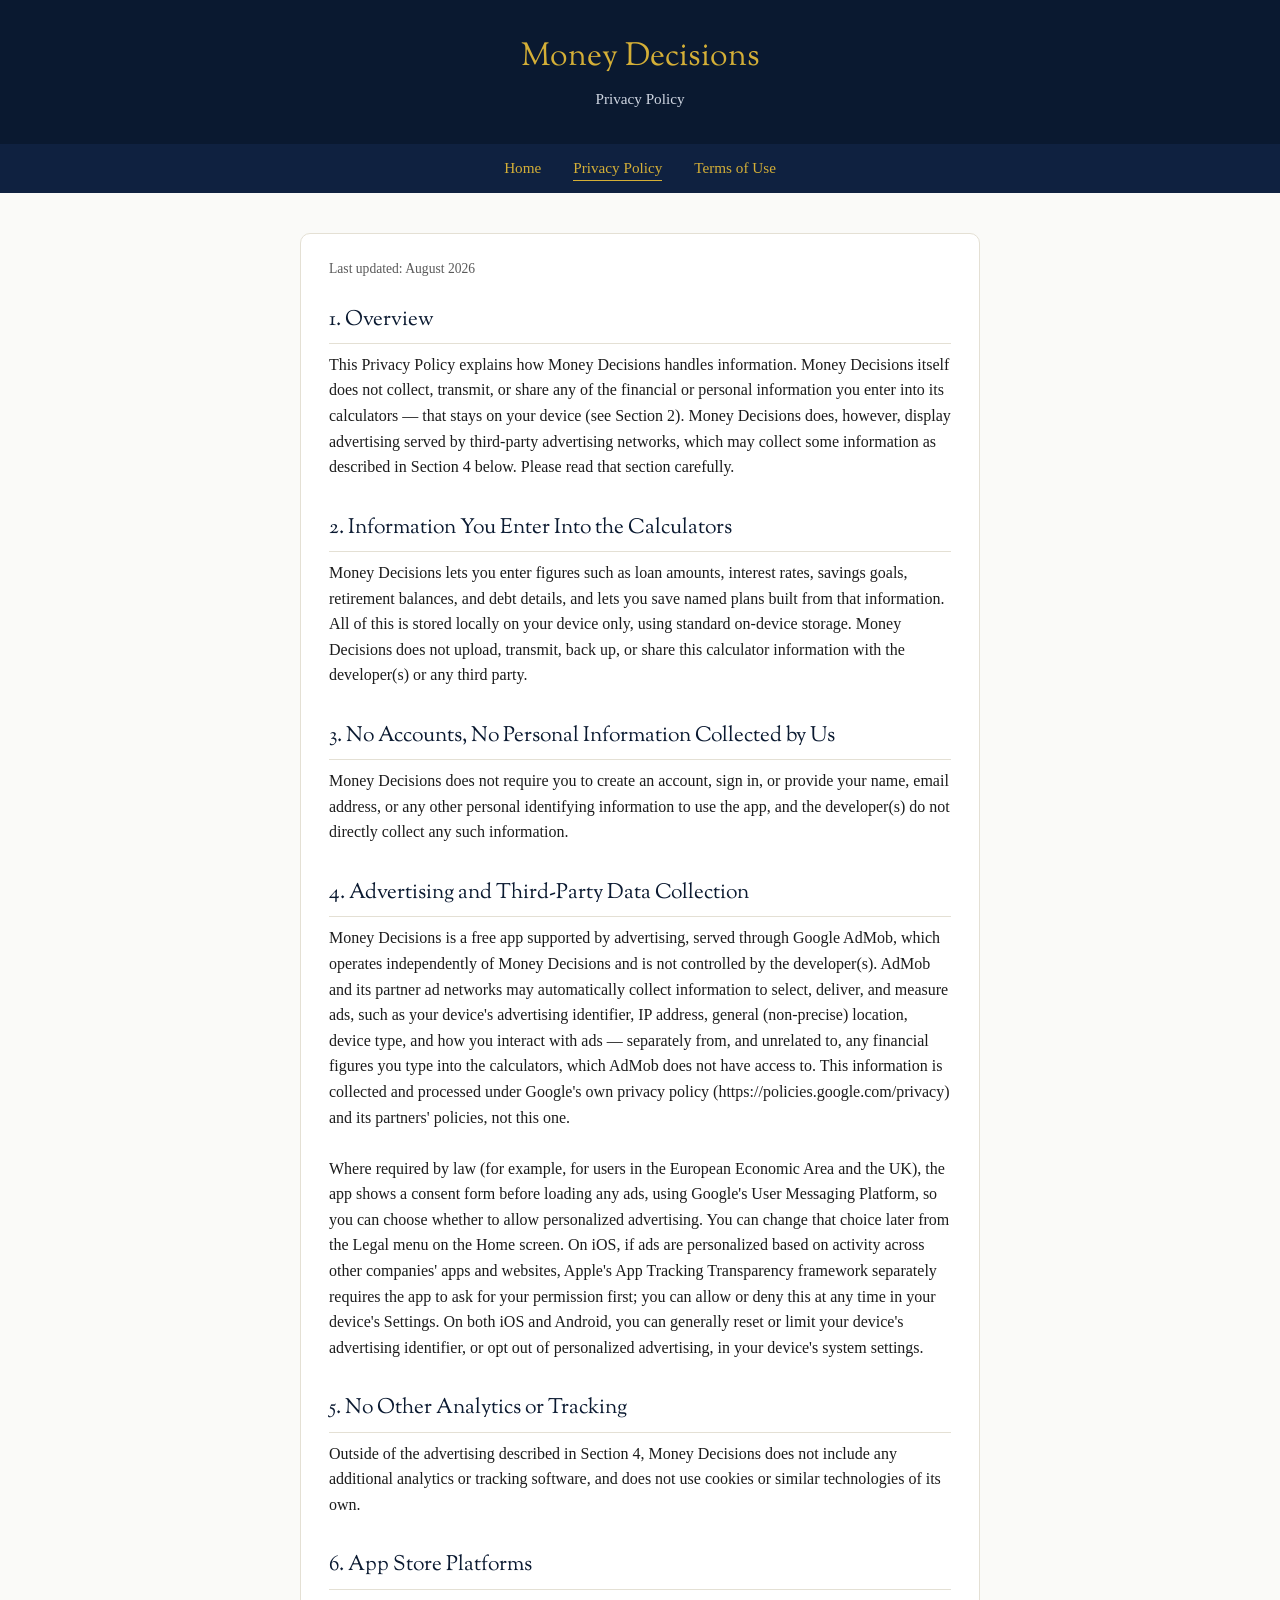
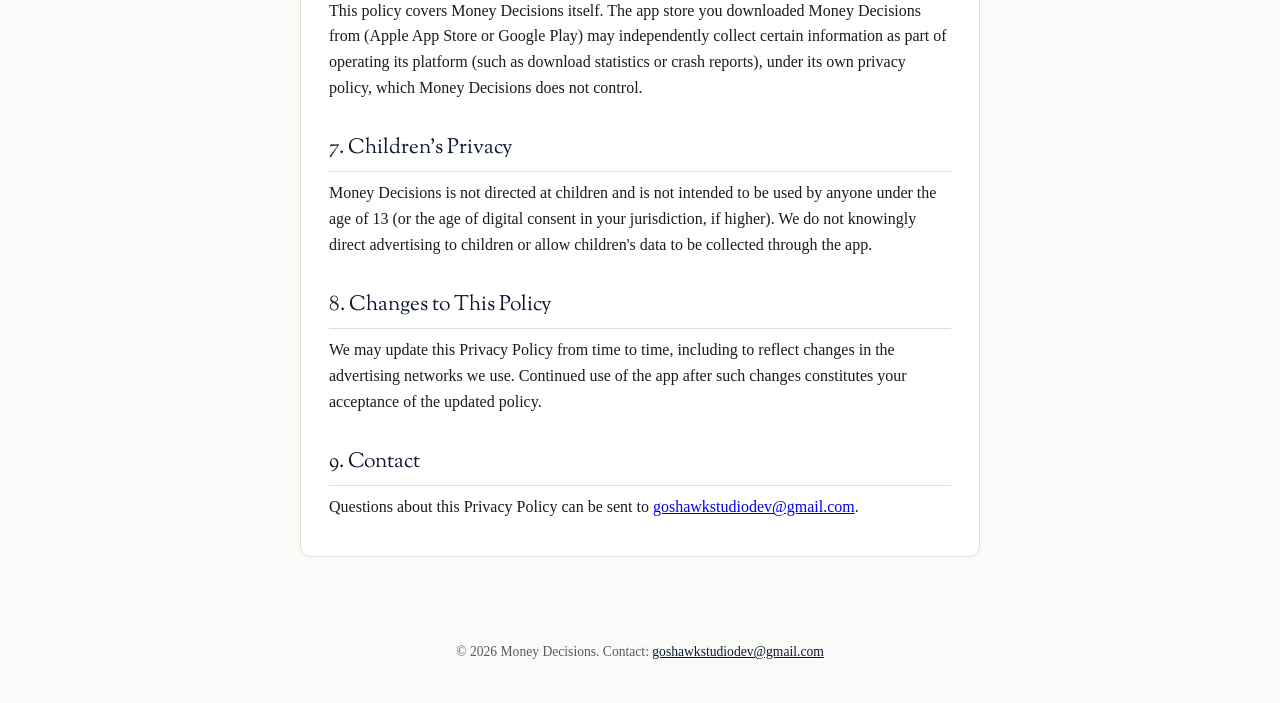
==== privacy.html @ 097c7791 "Add Privacy Policy and Terms of Use pages for Money Decisions" ====
<!doctype html>
<html lang="en">
<head>
<meta charset="utf-8">
<meta name="viewport" content="width=device-width, initial-scale=1">
<title>Privacy Policy — Money Decisions</title>
<link rel="stylesheet" href="style.css">
</head>
<body>
<header>
  <h1>Money Decisions</h1>
  <p>Privacy Policy</p>
</header>
<nav>
  <a href="index.html">Home</a>
  <a href="privacy.html" class="active">Privacy Policy</a>
  <a href="terms.html">Terms of Use</a>
</nav>
<main>
  <div class="card">
    <p class="updated">Last updated: August 2026</p>

    <h2>1. Overview</h2>
    <p>This Privacy Policy explains how Money Decisions handles information. Money Decisions itself does not collect, transmit, or share any of the financial or personal information you enter into its calculators — that stays on your device (see Section 2). Money Decisions does, however, display advertising served by third-party advertising networks, which may collect some information as described in Section 4 below. Please read that section carefully.</p>

    <h2>2. Information You Enter Into the Calculators</h2>
    <p>Money Decisions lets you enter figures such as loan amounts, interest rates, savings goals, retirement balances, and debt details, and lets you save named plans built from that information. All of this is stored locally on your device only, using standard on-device storage. Money Decisions does not upload, transmit, back up, or share this calculator information with the developer(s) or any third party.</p>

    <h2>3. No Accounts, No Personal Information Collected by Us</h2>
    <p>Money Decisions does not require you to create an account, sign in, or provide your name, email address, or any other personal identifying information to use the app, and the developer(s) do not directly collect any such information.</p>

    <h2>4. Advertising and Third-Party Data Collection</h2>
    <p>Money Decisions is a free app supported by advertising, served through Google AdMob, which operates independently of Money Decisions and is not controlled by the developer(s). AdMob and its partner ad networks may automatically collect information to select, deliver, and measure ads, such as your device's advertising identifier, IP address, general (non-precise) location, device type, and how you interact with ads — separately from, and unrelated to, any financial figures you type into the calculators, which AdMob does not have access to. This information is collected and processed under Google's own privacy policy (https://policies.google.com/privacy) and its partners' policies, not this one.

Where required by law (for example, for users in the European Economic Area and the UK), the app shows a consent form before loading any ads, using Google's User Messaging Platform, so you can choose whether to allow personalized advertising. You can change that choice later from the Legal menu on the Home screen. On iOS, if ads are personalized based on activity across other companies' apps and websites, Apple's App Tracking Transparency framework separately requires the app to ask for your permission first; you can allow or deny this at any time in your device's Settings. On both iOS and Android, you can generally reset or limit your device's advertising identifier, or opt out of personalized advertising, in your device's system settings.</p>

    <h2>5. No Other Analytics or Tracking</h2>
    <p>Outside of the advertising described in Section 4, Money Decisions does not include any additional analytics or tracking software, and does not use cookies or similar technologies of its own.</p>

    <h2>6. App Store Platforms</h2>
    <p>This policy covers Money Decisions itself. The app store you downloaded Money Decisions from (Apple App Store or Google Play) may independently collect certain information as part of operating its platform (such as download statistics or crash reports), under its own privacy policy, which Money Decisions does not control.</p>

    <h2>7. Children's Privacy</h2>
    <p>Money Decisions is not directed at children and is not intended to be used by anyone under the age of 13 (or the age of digital consent in your jurisdiction, if higher). We do not knowingly direct advertising to children or allow children's data to be collected through the app.</p>

    <h2>8. Changes to This Policy</h2>
    <p>We may update this Privacy Policy from time to time, including to reflect changes in the advertising networks we use. Continued use of the app after such changes constitutes your acceptance of the updated policy.</p>

    <h2>9. Contact</h2>
    <p>Questions about this Privacy Policy can be sent to <a href="mailto:goshawkstudiodev@gmail.com">goshawkstudiodev@gmail.com</a>.</p>
  </div>
</main>
<footer>
  &copy; 2026 Money Decisions. Contact: <a href="mailto:goshawkstudiodev@gmail.com">goshawkstudiodev@gmail.com</a>
</footer>
</body>
</html>
---- style.css ----
@import url('https://fonts.googleapis.com/css2?family=Sorts+Mill+Goudy&family=Georgia&display=swap');

:root {
  --navy: #0a1930;
  --gold: #d4af37;
  --background: #fafaf8;
  --text: #1c1c1c;
  --muted: #5a5a5a;
  --border: #e4e0d4;
}

* {
  box-sizing: border-box;
}

body {
  margin: 0;
  background: var(--background);
  color: var(--text);
  font-family: Georgia, 'Times New Roman', serif;
  line-height: 1.6;
}

header {
  background: var(--navy);
  padding: 32px 20px;
  text-align: center;
}

header h1 {
  font-family: 'Sorts Mill Goudy', Georgia, serif;
  color: var(--gold);
  font-size: 2rem;
  margin: 0 0 4px;
  font-weight: normal;
}

header p {
  color: #cfd6e2;
  margin: 0;
  font-size: 0.95rem;
}

nav {
  background: #0f2140;
  display: flex;
  justify-content: center;
  gap: 32px;
  padding: 12px 20px;
}

nav a {
  color: var(--gold);
  text-decoration: none;
  font-family: Georgia, serif;
  font-size: 0.95rem;
  border-bottom: 1px solid transparent;
}

nav a:hover,
nav a.active {
  border-bottom: 1px solid var(--gold);
}

main {
  max-width: 720px;
  margin: 0 auto;
  padding: 40px 20px 60px;
}

main h2 {
  font-family: 'Sorts Mill Goudy', Georgia, serif;
  color: var(--navy);
  font-size: 1.3rem;
  font-weight: normal;
  margin: 32px 0 8px;
  border-bottom: 1px solid var(--border);
  padding-bottom: 6px;
}

main h2:first-of-type {
  margin-top: 0;
}

main p {
  margin: 0 0 12px;
  color: var(--text);
  white-space: pre-line;
}

.updated {
  color: var(--muted);
  font-size: 0.85rem;
  margin-bottom: 24px;
}

.intro {
  font-size: 1.05rem;
  color: var(--navy);
  margin-bottom: 28px;
}

.card {
  background: #fff;
  border: 1px solid var(--border);
  border-radius: 10px;
  padding: 24px 28px;
}

footer {
  text-align: center;
  padding: 24px 20px 40px;
  color: var(--muted);
  font-size: 0.85rem;
}

footer a {
  color: var(--navy);
}

.landing-links {
  display: flex;
  flex-direction: column;
  gap: 16px;
  margin-top: 24px;
}

.landing-links a {
  display: block;
  background: #fff;
  border: 1px solid var(--border);
  border-radius: 10px;
  padding: 18px 20px;
  color: var(--navy);
  text-decoration: none;
  font-size: 1.05rem;
}

.landing-links a:hover {
  border-color: var(--gold);
}

.landing-links span {
  display: block;
  color: var(--muted);
  font-size: 0.85rem;
  margin-top: 4px;
}
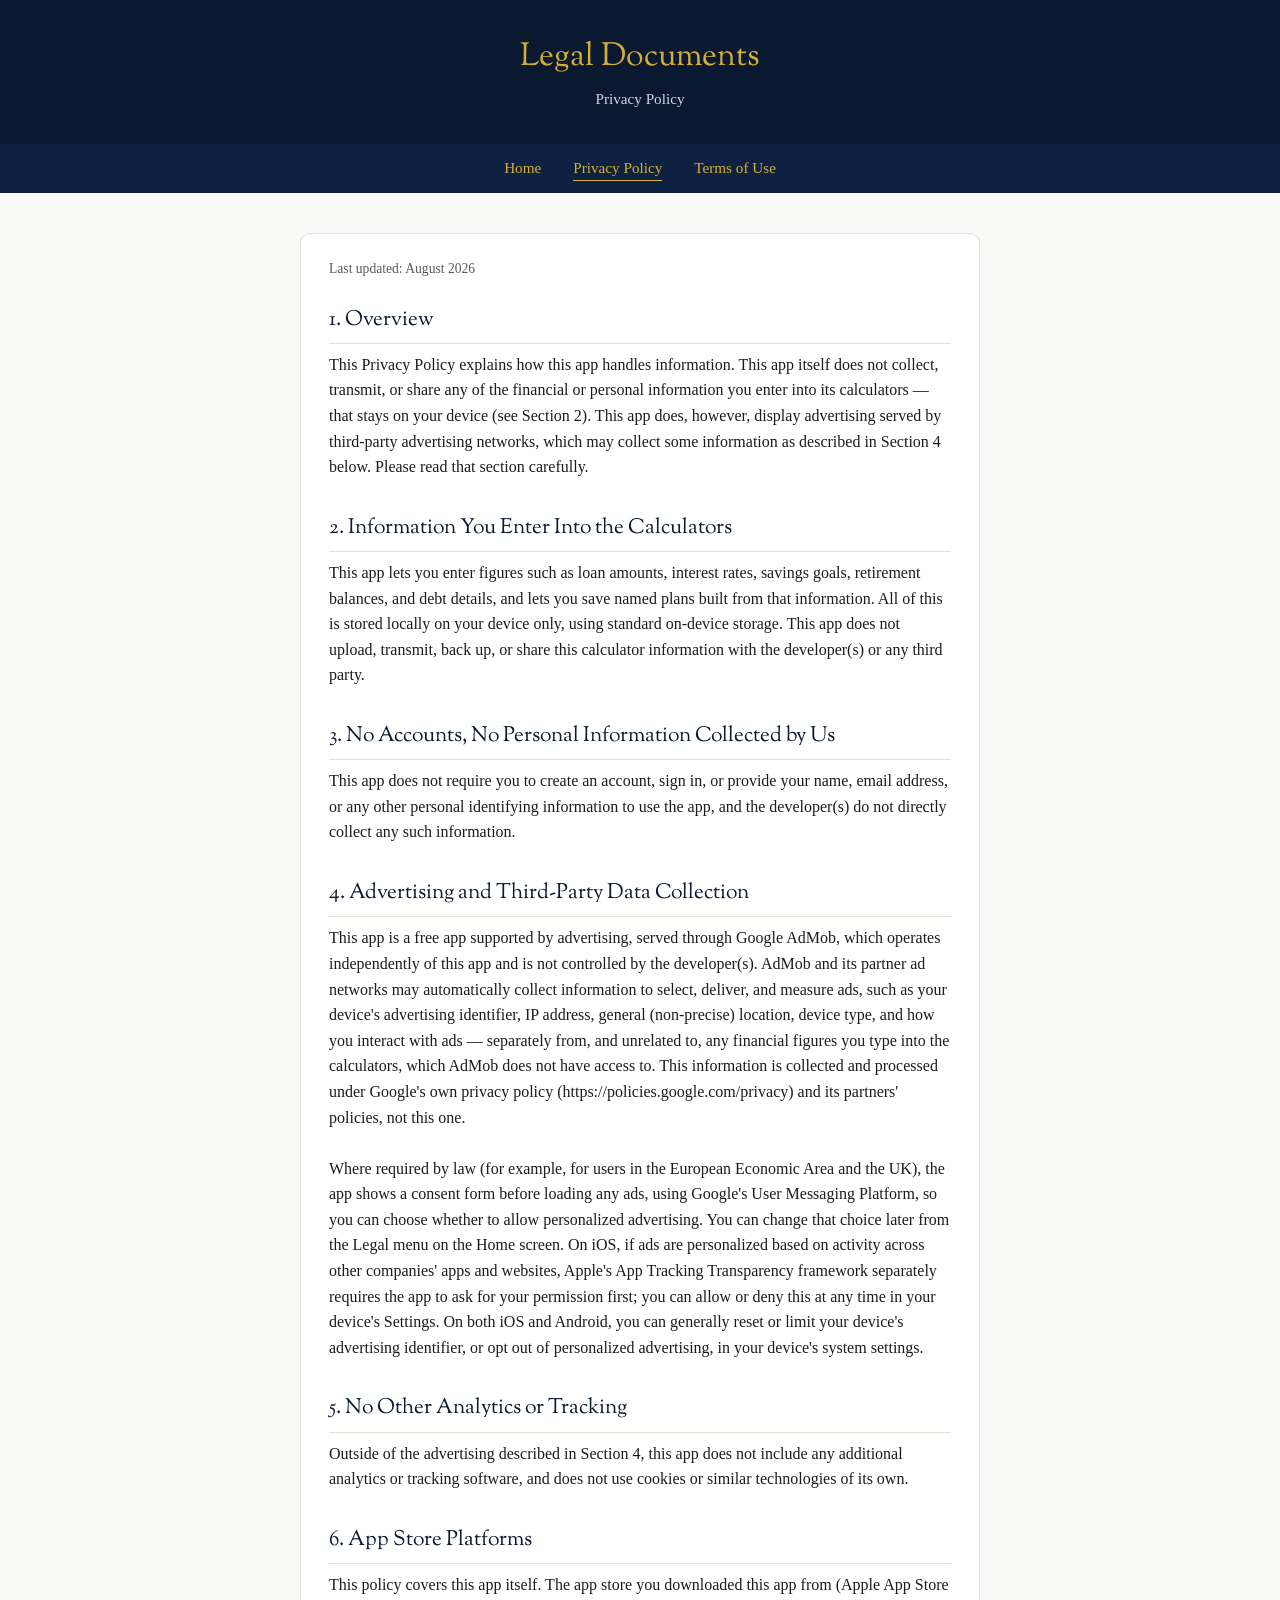
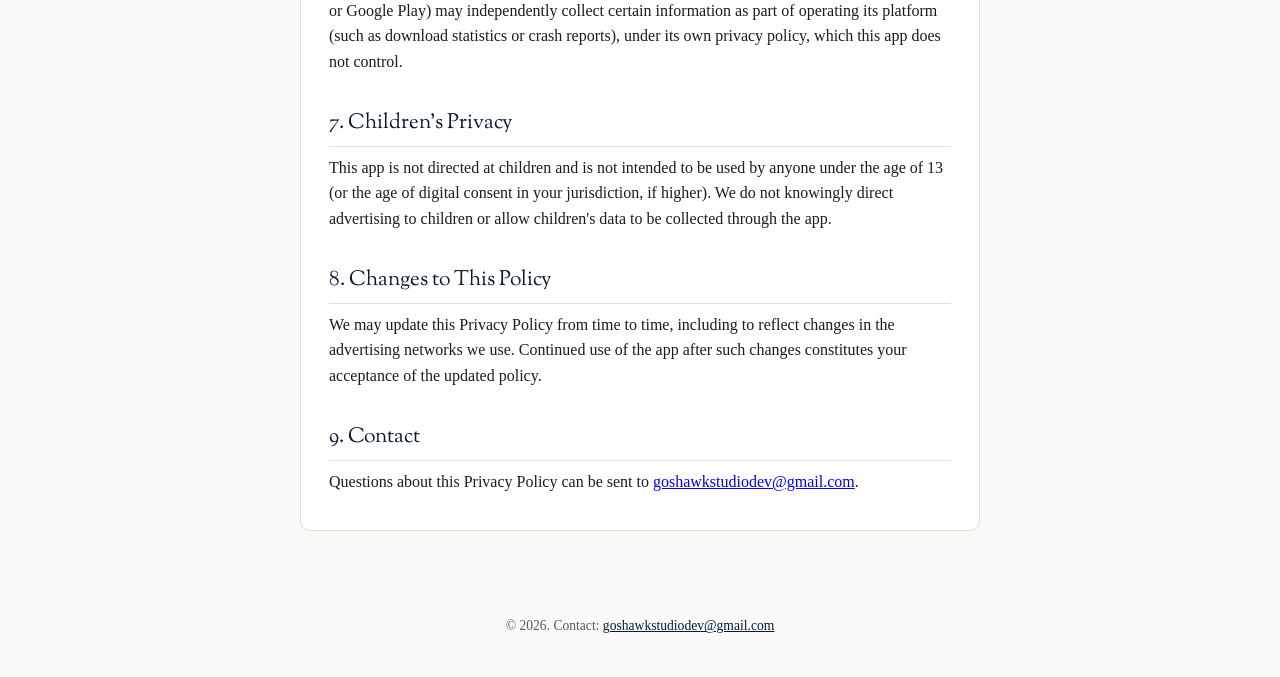
==== commit 11d2957f: "Genericize app-identifying text; add README" ====
--- a/privacy.html
+++ b/privacy.html
@@ -3,12 +3,12 @@
 <head>
 <meta charset="utf-8">
 <meta name="viewport" content="width=device-width, initial-scale=1">
-<title>Privacy Policy — Money Decisions</title>
+<title>Privacy Policy</title>
 <link rel="stylesheet" href="style.css">
 </head>
 <body>
 <header>
-  <h1>Money Decisions</h1>
+  <h1>Legal Documents</h1>
   <p>Privacy Policy</p>
 </header>
 <nav>
@@ -21,27 +21,27 @@
     <p class="updated">Last updated: August 2026</p>
 
     <h2>1. Overview</h2>
-    <p>This Privacy Policy explains how Money Decisions handles information. Money Decisions itself does not collect, transmit, or share any of the financial or personal information you enter into its calculators — that stays on your device (see Section 2). Money Decisions does, however, display advertising served by third-party advertising networks, which may collect some information as described in Section 4 below. Please read that section carefully.</p>
+    <p>This Privacy Policy explains how this app handles information. This app itself does not collect, transmit, or share any of the financial or personal information you enter into its calculators — that stays on your device (see Section 2). This app does, however, display advertising served by third-party advertising networks, which may collect some information as described in Section 4 below. Please read that section carefully.</p>
 
     <h2>2. Information You Enter Into the Calculators</h2>
-    <p>Money Decisions lets you enter figures such as loan amounts, interest rates, savings goals, retirement balances, and debt details, and lets you save named plans built from that information. All of this is stored locally on your device only, using standard on-device storage. Money Decisions does not upload, transmit, back up, or share this calculator information with the developer(s) or any third party.</p>
+    <p>This app lets you enter figures such as loan amounts, interest rates, savings goals, retirement balances, and debt details, and lets you save named plans built from that information. All of this is stored locally on your device only, using standard on-device storage. This app does not upload, transmit, back up, or share this calculator information with the developer(s) or any third party.</p>
 
     <h2>3. No Accounts, No Personal Information Collected by Us</h2>
-    <p>Money Decisions does not require you to create an account, sign in, or provide your name, email address, or any other personal identifying information to use the app, and the developer(s) do not directly collect any such information.</p>
+    <p>This app does not require you to create an account, sign in, or provide your name, email address, or any other personal identifying information to use the app, and the developer(s) do not directly collect any such information.</p>
 
     <h2>4. Advertising and Third-Party Data Collection</h2>
-    <p>Money Decisions is a free app supported by advertising, served through Google AdMob, which operates independently of Money Decisions and is not controlled by the developer(s). AdMob and its partner ad networks may automatically collect information to select, deliver, and measure ads, such as your device's advertising identifier, IP address, general (non-precise) location, device type, and how you interact with ads — separately from, and unrelated to, any financial figures you type into the calculators, which AdMob does not have access to. This information is collected and processed under Google's own privacy policy (https://policies.google.com/privacy) and its partners' policies, not this one.
+    <p>This app is a free app supported by advertising, served through Google AdMob, which operates independently of this app and is not controlled by the developer(s). AdMob and its partner ad networks may automatically collect information to select, deliver, and measure ads, such as your device's advertising identifier, IP address, general (non-precise) location, device type, and how you interact with ads — separately from, and unrelated to, any financial figures you type into the calculators, which AdMob does not have access to. This information is collected and processed under Google's own privacy policy (https://policies.google.com/privacy) and its partners' policies, not this one.
 
 Where required by law (for example, for users in the European Economic Area and the UK), the app shows a consent form before loading any ads, using Google's User Messaging Platform, so you can choose whether to allow personalized advertising. You can change that choice later from the Legal menu on the Home screen. On iOS, if ads are personalized based on activity across other companies' apps and websites, Apple's App Tracking Transparency framework separately requires the app to ask for your permission first; you can allow or deny this at any time in your device's Settings. On both iOS and Android, you can generally reset or limit your device's advertising identifier, or opt out of personalized advertising, in your device's system settings.</p>
 
     <h2>5. No Other Analytics or Tracking</h2>
-    <p>Outside of the advertising described in Section 4, Money Decisions does not include any additional analytics or tracking software, and does not use cookies or similar technologies of its own.</p>
+    <p>Outside of the advertising described in Section 4, this app does not include any additional analytics or tracking software, and does not use cookies or similar technologies of its own.</p>
 
     <h2>6. App Store Platforms</h2>
-    <p>This policy covers Money Decisions itself. The app store you downloaded Money Decisions from (Apple App Store or Google Play) may independently collect certain information as part of operating its platform (such as download statistics or crash reports), under its own privacy policy, which Money Decisions does not control.</p>
+    <p>This policy covers this app itself. The app store you downloaded this app from (Apple App Store or Google Play) may independently collect certain information as part of operating its platform (such as download statistics or crash reports), under its own privacy policy, which this app does not control.</p>
 
     <h2>7. Children's Privacy</h2>
-    <p>Money Decisions is not directed at children and is not intended to be used by anyone under the age of 13 (or the age of digital consent in your jurisdiction, if higher). We do not knowingly direct advertising to children or allow children's data to be collected through the app.</p>
+    <p>This app is not directed at children and is not intended to be used by anyone under the age of 13 (or the age of digital consent in your jurisdiction, if higher). We do not knowingly direct advertising to children or allow children's data to be collected through the app.</p>
 
     <h2>8. Changes to This Policy</h2>
     <p>We may update this Privacy Policy from time to time, including to reflect changes in the advertising networks we use. Continued use of the app after such changes constitutes your acceptance of the updated policy.</p>
@@ -51,7 +51,7 @@
   </div>
 </main>
 <footer>
-  &copy; 2026 Money Decisions. Contact: <a href="mailto:goshawkstudiodev@gmail.com">goshawkstudiodev@gmail.com</a>
+  &copy; 2026. Contact: <a href="mailto:goshawkstudiodev@gmail.com">goshawkstudiodev@gmail.com</a>
 </footer>
 </body>
 </html>
